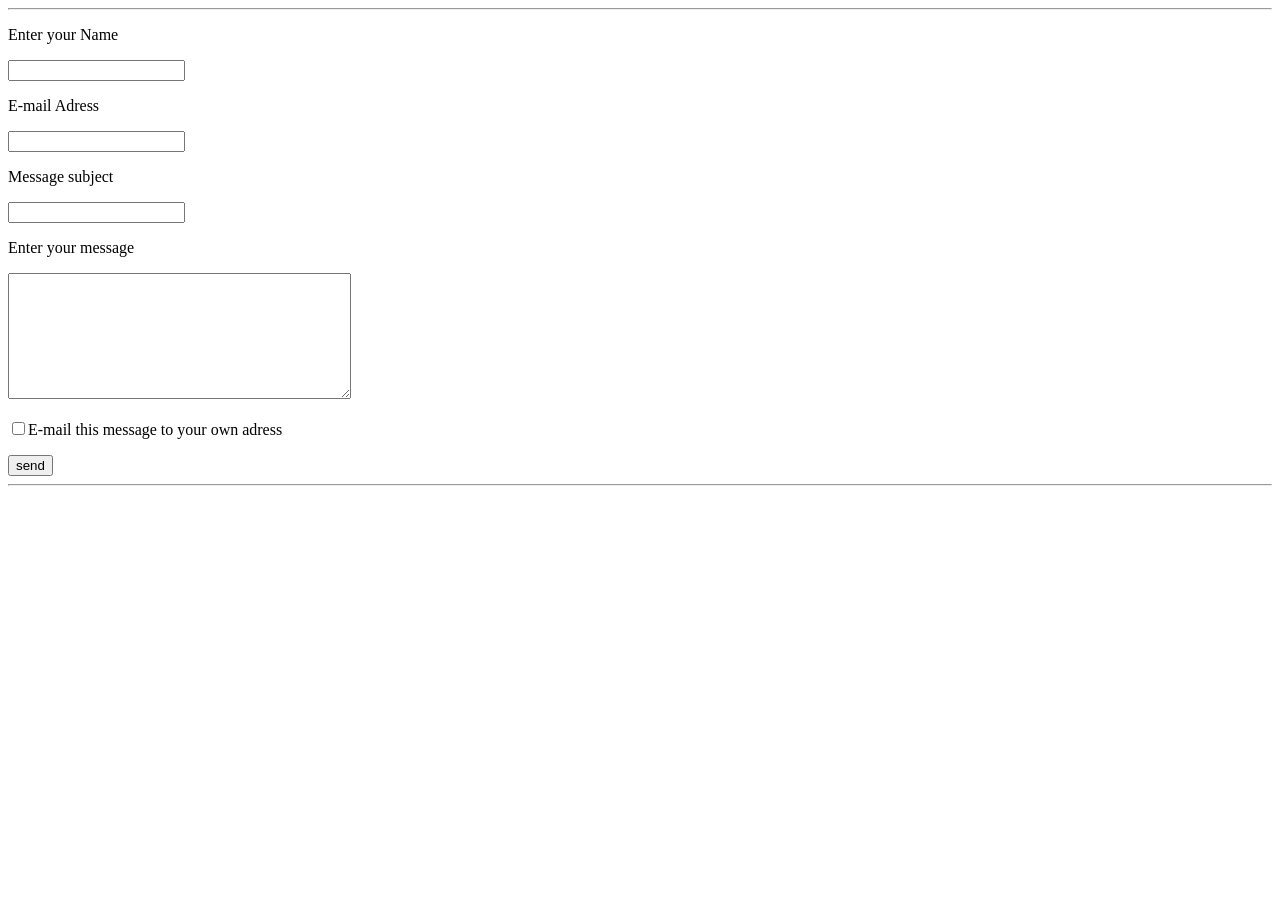
==== contact.html @ 608518eb "1st time commit" ====
<!DOCTYPE html>
<html lang="en">
<head>
    <meta charset="UTF-8">
    <title>John Paul Okoth - CV</title>


</head>
<body>
    <!-- <p><font color="black">Contact Information:</font></p>
    <ul>
        <li><a href="johnpaulnoblemen@gmail.com"><b>Email:</b></a> johnpaul.okoth@example.com</li>
        <li><b>Phone:</b> +254 712 345 678</li>
        <li><b>Location:</b> Nairobi, Kenya</li>
    </ul> -->
    <hr>
    <form  action="submit">
        <p>Enter your Name</p>
        <input  type="text" name="" id="">
        <p>E-mail Adress</p>
        <input type="text" name="" id="">
        <p>Message subject</p>
        <input type="text" name="" id="">
        <p>Enter your message</p>
        <textarea name="message" rows="8" cols="40" id=""></textarea>

        <p><input type="checkbox" name="" id="">E-mail this message to your own adress</p>
        <button>send</button>
    </form>
	<hr>

</body>
</html>
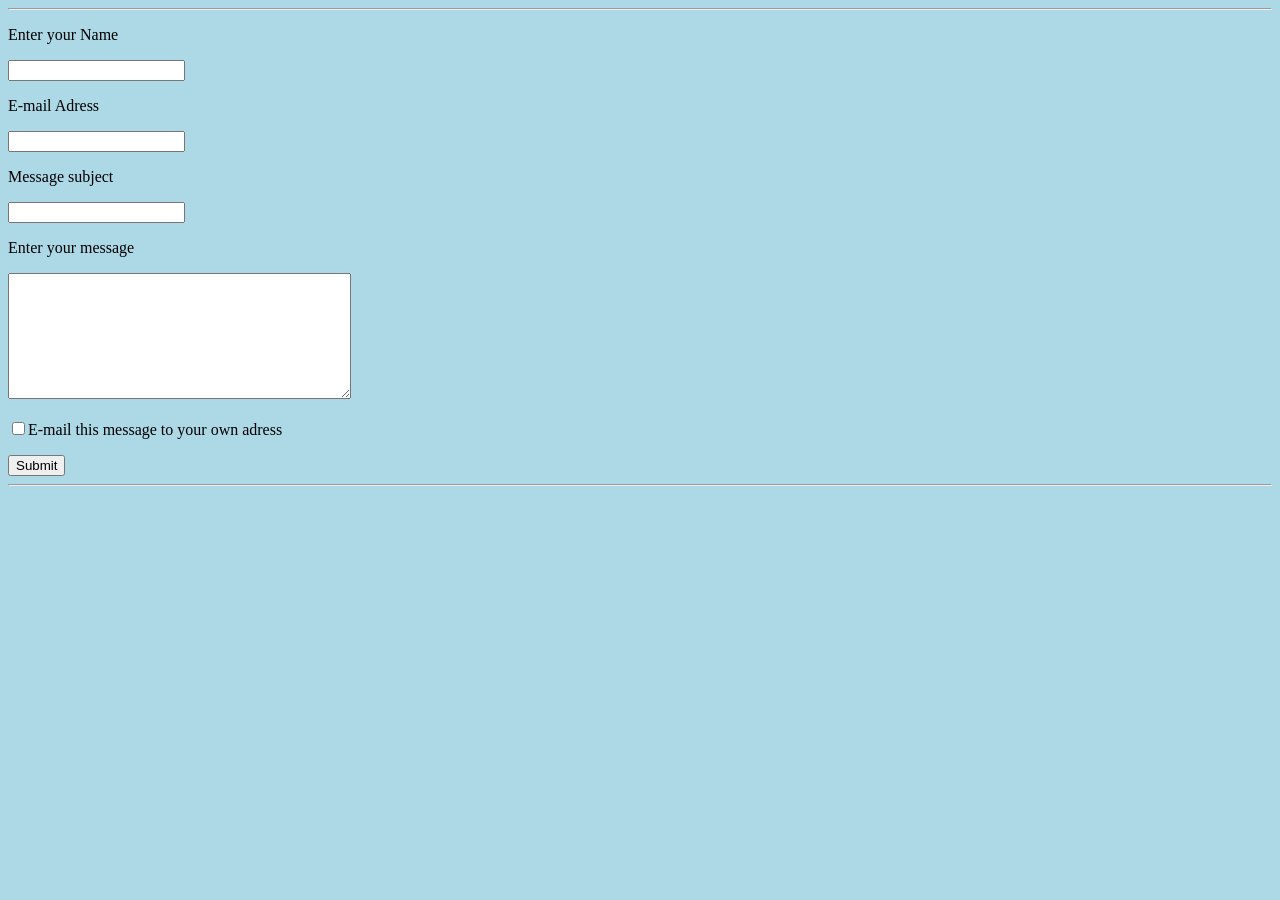
==== commit e9ca95b3: "added the external css file," ====
--- a/contact.html
+++ b/contact.html
@@ -3,16 +3,10 @@
 <head>
     <meta charset="UTF-8">
     <title>John Paul Okoth - CV</title>
-
-
+    
+    <link rel="stylesheet" href="main.css">
 </head>
 <body>
-    <!-- <p><font color="black">Contact Information:</font></p>
-    <ul>
-        <li><a href="johnpaulnoblemen@gmail.com"><b>Email:</b></a> johnpaul.okoth@example.com</li>
-        <li><b>Phone:</b> +254 712 345 678</li>
-        <li><b>Location:</b> Nairobi, Kenya</li>
-    </ul> -->
     <hr>
     <form  action="submit">
         <p>Enter your Name</p>
@@ -25,7 +19,7 @@
         <textarea name="message" rows="8" cols="40" id=""></textarea>
 
         <p><input type="checkbox" name="" id="">E-mail this message to your own adress</p>
-        <button>send</button>
+        <input type="submit" name="" id="">
     </form>
 	<hr>
 
--- a/main.css
+++ b/main.css
@@ -0,0 +1,15 @@
+body{
+  background-color: #ADD8E6;
+}
+.profile-img{
+  width: 27%;
+  left: 0;
+}
+
+/*  */
+table td{
+  border: 1px green solid;
+}
+table th{
+  border: 1px solid green;
+}
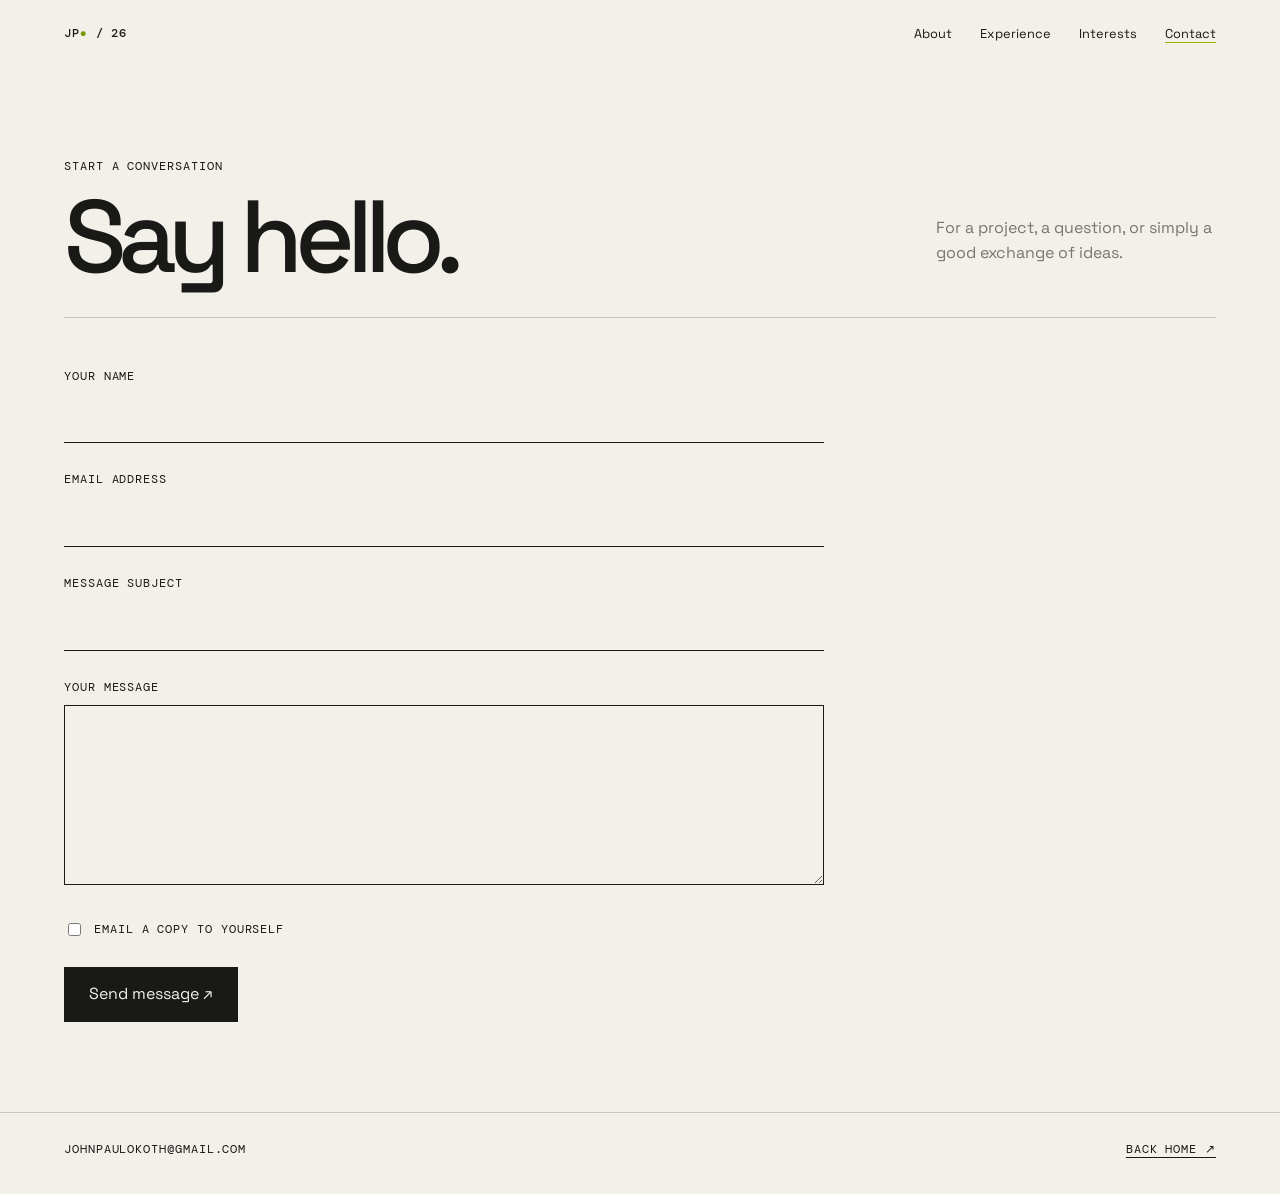
==== commit 7f779c73: "nime iwai sasa" ====
--- a/contact.html
+++ b/contact.html
@@ -2,27 +2,25 @@
 <html lang="en">
 <head>
     <meta charset="UTF-8">
-    <title>John Paul Okoth - CV</title>
+    <meta name="viewport" content="width=device-width, initial-scale=1.0">
+    <title>Contact | John Paul Okoth</title>
     
     <link rel="stylesheet" href="main.css">
 </head>
 <body>
-    <hr>
-    <form  action="submit">
-        <p>Enter your Name</p>
-        <input  type="text" name="" id="">
-        <p>E-mail Adress</p>
-        <input type="text" name="" id="">
-        <p>Message subject</p>
-        <input type="text" name="" id="">
-        <p>Enter your message</p>
-        <textarea name="message" rows="8" cols="40" id=""></textarea>
+  <header class="site-header"><a class="mark" href="index.html">JP<span>●</span> / 26</a><nav><a href="index.html">About</a><a href="personalExp.html">Experience</a><a href="hobbies.html">Interests</a><a href="contact.html" aria-current="page">Contact</a></nav></header>
+  <main class="page subpage"><div class="subpage-header"><div><p class="eyebrow">Start a conversation</p><h1>Say hello.</h1></div><p class="subpage-intro">For a project, a question, or simply a good exchange of ideas.</p></div>
+    <form action="mailto:johnpaulokoth@gmail.com" method="post" enctype="text/plain">
+        <label for="name">Your name</label><input type="text" name="name" id="name" required>
+        <label for="email">Email address</label><input type="email" name="email" id="email" required>
+        <label for="subject">Message subject</label><input type="text" name="subject" id="subject">
+        <label for="message">Your message</label><textarea name="message" id="message" required></textarea>
+        <label class="check"><input type="checkbox" name="copy" id="copy"> Email a copy to yourself</label>
+        <button type="submit">Send message ↗</button>
+    </form></main>
+	<footer class="site-footer"><span>johnpaulokoth@gmail.com</span><span><a href="index.html">Back home ↗</a></span></footer>
 
-        <p><input type="checkbox" name="" id="">E-mail this message to your own adress</p>
-        <input type="submit" name="" id="">
-    </form>
-	<hr>
-
-</body>
+</body> 
 </html>
 
+
--- a/main.css
+++ b/main.css
@@ -1,15 +1,83 @@
-body{
-  background-color: #ADD8E6;
-}
-.profile-img{
-  width: 27%;
-  left: 0;
+@import url('https://fonts.googleapis.com/css2?family=DM+Mono:wght@400;500&family=Space+Grotesk:wght@400;500;600;700&display=swap');
+
+:root {
+  --ink: #191918;
+  --paper: #f2f0e9;
+  --muted: #777770;
+  --line: #c9c8c0;
+  --acid: #caff4a;
+  --serif: Georgia, 'Times New Roman', serif;
 }
 
-/*  */
-table td{
-  border: 1px green solid;
+* { box-sizing: border-box; }
+html { scroll-behavior: smooth; }
+body { margin: 0; background: var(--paper); color: var(--ink); font-family: 'Space Grotesk', sans-serif; line-height: 1.55; }
+a { color: inherit; text-decoration-thickness: 1px; text-underline-offset: 4px; }
+a:hover { color: #5b7100; }
+.site-header { align-items: center; display: flex; justify-content: space-between; margin: 0 auto; max-width: 1400px; padding: 24px 5vw; }
+.mark, .eyebrow, .section-number, .meta, .site-footer, label { font-family: 'DM Mono', monospace; font-size: .72rem; letter-spacing: .08em; text-transform: uppercase; }
+.mark { font-weight: 500; text-decoration: none; }
+.mark span { color: #7a9900; }
+nav { display: flex; gap: 28px; }
+nav a { font-size: .8rem; text-decoration: none; }
+nav a[aria-current='page'] { text-decoration: underline; text-decoration-color: #94b600; }
+.page, .site-footer { margin: 0 auto; max-width: 1400px; padding: 0 5vw; }
+.hero { border-top: 1px solid var(--line); display: grid; gap: 6vw; grid-template-columns: 1.2fr .8fr; min-height: 620px; padding: 10vh 0 12vh; }
+.hero-copy { align-self: end; }
+h1, h2, h3, p { margin-top: 0; }
+h1 { font-size: clamp(4rem, 10vw, 9.5rem); font-weight: 500; letter-spacing: -.08em; line-height: .88; margin: 20px 0 34px; max-width: 850px; }
+h1 em { font-family: var(--serif); font-weight: 400; letter-spacing: -.08em; }
+h2 { font-size: clamp(2rem, 4vw, 4.5rem); font-weight: 500; letter-spacing: -.06em; line-height: .95; }
+h3 { font-size: 1.25rem; font-weight: 500; letter-spacing: -.03em; }
+.lede { font-size: clamp(1.1rem, 1.8vw, 1.5rem); max-width: 600px; }
+.hero-aside { align-self: center; }
+.profile-img { aspect-ratio: 4 / 5; display: block; filter: grayscale(1); object-fit: cover; width: min(100%, 360px); }
+.caption { color: var(--muted); font-family: 'DM Mono', monospace; font-size: .72rem; margin-top: 12px; }
+.section { border-top: 1px solid var(--line); display: grid; gap: 5vw; grid-template-columns: .25fr 1fr; padding: 70px 0 90px; }
+.section-number { color: var(--muted); padding-top: 6px; }
+.section-content { max-width: 850px; }
+.section-content > p { font-size: 1.15rem; max-width: 730px; }
+.split-list { display: grid; gap: 0 5vw; grid-template-columns: repeat(2, 1fr); list-style: none; margin: 30px 0 0; padding: 0; }
+.split-list li { border-top: 1px solid var(--line); padding: 15px 0; }
+.split-list strong { display: block; font-weight: 500; }
+.split-list span { color: var(--muted); font-size: .9rem; }
+.arrow-link { display: inline-block; margin-top: 18px; }
+.site-footer { border-top: 1px solid var(--line); display: flex; justify-content: space-between; padding-bottom: 35px; padding-top: 28px; }
+.site-footer a { margin-left: 22px; }
+.subpage { padding-bottom: 10vh; padding-top: 10vh; }
+.subpage-header { align-items: end; border-bottom: 1px solid var(--line); display: flex; justify-content: space-between; margin-bottom: 50px; padding-bottom: 35px; }
+.subpage h1 { font-size: clamp(3.5rem, 8vw, 8rem); margin: 16px 0 0; }
+.subpage-intro { color: var(--muted); max-width: 280px; }
+table { border-collapse: collapse; font-size: .98rem; width: 100%; }
+th { color: var(--muted); font-family: 'DM Mono', monospace; font-size: .7rem; font-weight: 400; letter-spacing: .06em; text-align: left; text-transform: uppercase; }
+th, td { border-bottom: 1px solid var(--line); padding: 18px 10px 18px 0; text-align: left; }
+td:first-child { color: var(--muted); font-family: 'DM Mono', monospace; width: 18%; }
+.hobby-list { list-style: none; margin: 0; padding: 0; }
+.hobby-list li { border-top: 1px solid var(--line); display: grid; gap: 30px; grid-template-columns: 80px 220px 1fr; padding: 26px 0; }
+.hobby-list li:last-child { border-bottom: 1px solid var(--line); }
+.hobby-list h3 { margin: 0; }
+.hobby-list p { margin: 0; max-width: 600px; }
+form { max-width: 760px; }
+label { display: block; margin: 28px 0 8px; }
+input, textarea { background: transparent; border: 0; border-bottom: 1px solid var(--ink); border-radius: 0; color: var(--ink); font: inherit; padding: 12px 0; width: 100%; }
+textarea { border: 1px solid var(--ink); min-height: 180px; padding: 12px; resize: vertical; }
+input:focus, textarea:focus { outline: 2px solid var(--acid); outline-offset: 3px; }
+.check { align-items: center; display: flex; gap: 10px; margin: 28px 0; }
+.check input { accent-color: var(--ink); width: auto; }
+button { background: var(--ink); border: 0; color: var(--paper); cursor: pointer; font: inherit; padding: 15px 25px; }
+button:hover { background: #5b7100; }
+@media (max-width: 700px) {
+  .site-header { align-items: flex-start; gap: 20px; }
+  nav { flex-wrap: wrap; gap: 10px 16px; justify-content: flex-end; }
+  .hero, .section { display: block; min-height: 0; }
+  .hero { padding: 70px 0 80px; }
+  .hero-aside { margin-top: 50px; }
+  .section-number { margin-bottom: 20px; }
+  .split-list { grid-template-columns: 1fr; }
+  .subpage-header { display: block; }
+  .subpage-intro { margin-top: 25px; }
+  .hobby-list li { gap: 10px; grid-template-columns: 45px 1fr; }
+  .hobby-list p { grid-column: 2; }
+  .site-footer { display: block; }
+  .site-footer a { margin: 0 18px 0 0; }
 }
-table th{
-  border: 1px solid green;
-}
